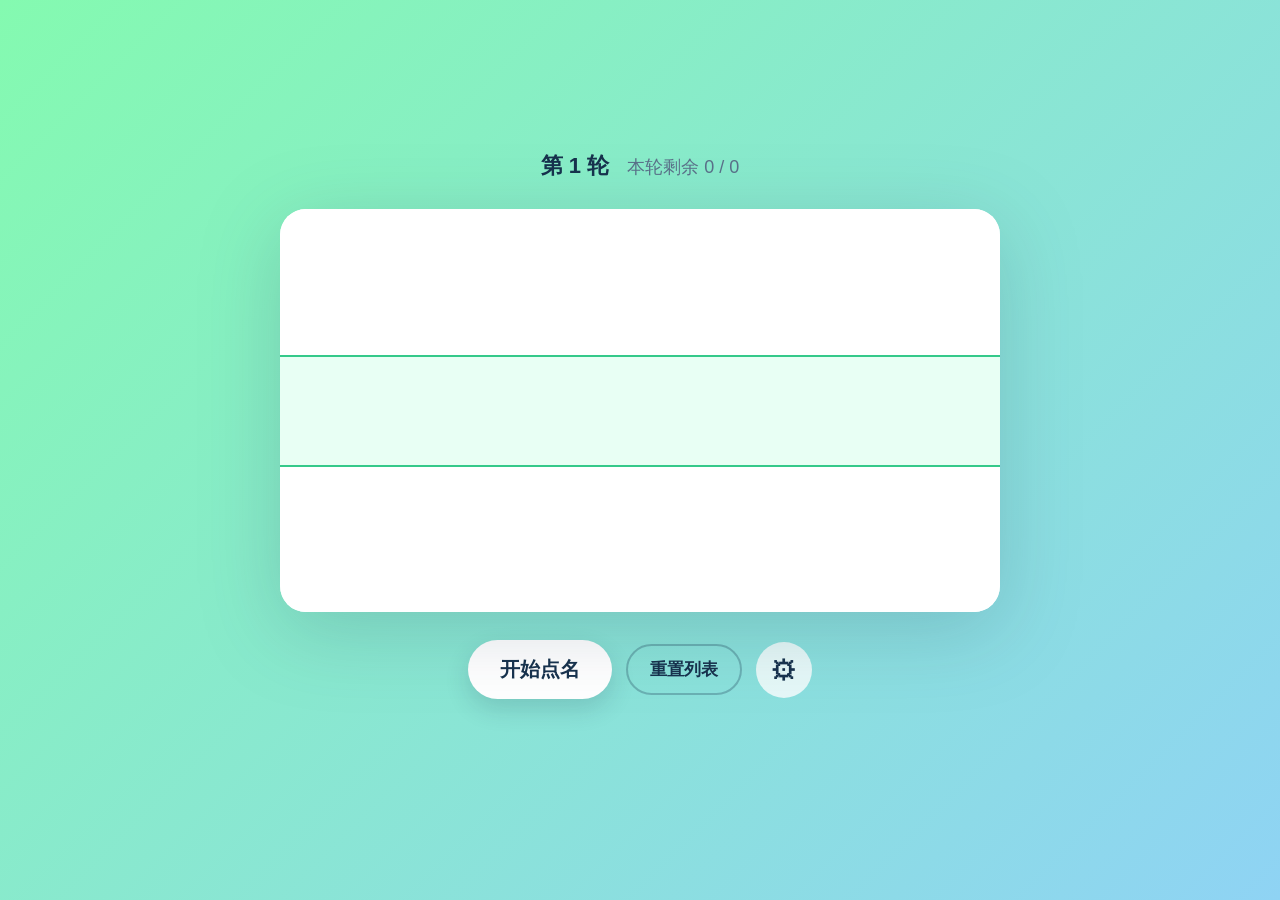
==== callname/web/index.html @ c1f261b0 "feat(ui): pywebview 外壳与自下而上的滚轮抽签界面 主窗口只负责抽签，逻辑全部经 js_api 桥调用，所以：  - API 方法一律普通 def：pywebview 在工作线程执行" ====
<!DOCTYPE html>
<html lang="zh-CN">
<head>
  <meta charset="utf-8" />
  <meta name="viewport" content="width=device-width, initial-scale=1" />
  <title>点名</title>
  <link rel="stylesheet" href="style.css" />
</head>
<body class="main-page">
  <div class="stage">
    <header class="hud">
      <span id="hud-cycle" class="hud-cycle">第 1 轮</span>
      <span id="hud-remaining" class="hud-remaining">本轮剩余 0 / 0</span>
    </header>

    <div class="reel">
      <div class="clip" id="clip">
        <div class="band"></div>
        <div class="strip" id="strip"></div>
        <div class="fade"></div>
      </div>
    </div>

    <footer class="controls">
      <button id="start" class="btn btn-primary" type="button">开始点名</button>
      <button id="reset" class="btn btn-ghost" type="button"
              title="重新开始一轮（不清空累计次数）">重置列表</button>
      <button id="manage" class="btn btn-icon" type="button" title="名单管理">⚙</button>
    </footer>

    <p id="toast" class="toast" role="status" aria-live="polite"></p>
  </div>

  <script type="module" src="main.js"></script>
</body>
</html>
---- callname/web/style.css ----
:root {
  --item: 112px;
  --reel-height: calc(var(--item) * 3.6);
  --green-0: #84fab0;
  --green-1: #8fd3f4;
  --ink: #17324d;
  --ink-soft: #5a7189;
  --band: #e8fff4;
  --band-line: #35c98a;
}

* { box-sizing: border-box; }

html, body {
  margin: 0;
  height: 100%;
  overflow: hidden;
  font-family: "Microsoft YaHei UI", "Noto Sans CJK SC", "PingFang SC", sans-serif;
  color: var(--ink);
  background: linear-gradient(135deg, var(--green-0), var(--green-1));
  user-select: none;
}

.stage {
  height: 100%;
  display: flex;
  flex-direction: column;
  align-items: center;
  justify-content: center;
  gap: 28px;
  padding: 28px;
}

/* ---------- HUD ---------- */
.hud {
  display: flex;
  align-items: baseline;
  gap: 18px;
  font-size: 18px;
  color: var(--ink-soft);
}
.hud-cycle {
  font-size: 22px;
  font-weight: 700;
  color: var(--ink);
}
.hud-remaining { font-variant-numeric: tabular-nums; }

/* ---------- 滚轮 ---------- */
.reel {
  width: min(720px, 92vw);
  filter: drop-shadow(0 18px 40px rgba(23, 50, 77, .18));
}

.clip {
  position: relative;
  height: var(--reel-height);
  overflow: hidden;
  border-radius: 26px;
  background: #fff;
}

/* 层级顺序不能换：band(0) -> strip(1) -> fade(3) */
.band {
  position: absolute;
  z-index: 0;
  left: 0;
  right: 0;
  top: 50%;
  height: var(--item);
  margin-top: calc(var(--item) / -2);
  background: var(--band);
  border-top: 2px solid var(--band-line);
  border-bottom: 2px solid var(--band-line);
}

.strip {
  position: absolute;
  z-index: 1;
  left: 0;
  right: 0;
  top: 0;
  will-change: transform;
}

.cell {
  height: var(--item);
  display: flex;
  align-items: center;
  justify-content: center;
  font-size: 62px;
  line-height: 1;
  font-weight: 700;
  letter-spacing: .04em;
  white-space: nowrap;
}

.cell.win {
  color: #0b7a4a;
  text-shadow: 0 0 18px rgba(53, 201, 138, .55);
}

.fade {
  position: absolute;
  z-index: 3;
  inset: 0;
  pointer-events: none;
  background: linear-gradient(
    to bottom,
    #fff 0%,
    rgba(255, 255, 255, 0) 22%,
    rgba(255, 255, 255, 0) 78%,
    #fff 100%
  );
}

/* 换内容时的“机器咬合”感 */
.clip.is-kicking { animation: kick 120ms ease-out; }
@keyframes kick {
  0% { transform: scale(1); }
  50% { transform: scale(.992); }
  100% { transform: scale(1); }
}

.cell.win.pop { animation: pop 420ms cubic-bezier(.2, 1.4, .4, 1); }
@keyframes pop {
  0% { transform: scale(1); }
  40% { transform: scale(1.14); }
  100% { transform: scale(1); }
}

/* ---------- 按钮 ---------- */
.controls {
  display: flex;
  align-items: center;
  gap: 14px;
}

.btn {
  font: inherit;
  font-size: 20px;
  font-weight: 700;
  border-radius: 999px;
  border: 2px solid transparent;
  padding: 14px 30px;
  cursor: pointer;
  transition: transform .12s ease, background-color .15s ease, opacity .15s ease;
}
.btn:active { transform: translateY(1px) scale(.985); }
.btn:disabled { opacity: .45; cursor: not-allowed; }

.btn-primary {
  background: #ffffff;
  color: var(--ink);
  border-color: rgba(255, 255, 255, .85);
  box-shadow: 0 10px 24px rgba(23, 50, 77, .16);
}
.btn-primary:hover:not(:disabled) { background: #f4fffa; }

.btn-ghost {
  background: transparent;
  color: var(--ink);
  border-color: rgba(23, 50, 77, .28);
  font-size: 17px;
  padding: 12px 22px;
}
.btn-ghost:hover:not(:disabled) { background: rgba(255, 255, 255, .34); }

.btn-icon {
  width: 56px;
  height: 56px;
  padding: 0;
  font-size: 26px;
  line-height: 1;
  background: rgba(255, 255, 255, .78);
  color: var(--ink);
}
.btn-icon:hover:not(:disabled) { background: #fff; }

/* ---------- Toast ---------- */
.toast {
  min-height: 22px;
  margin: 0;
  font-size: 15px;
  color: var(--ink-soft);
  opacity: 0;
  transition: opacity .2s ease;
}
.toast.show { opacity: 1; }

@media (prefers-reduced-motion: reduce) {
  .clip.is-kicking, .cell.win.pop { animation: none; }
}
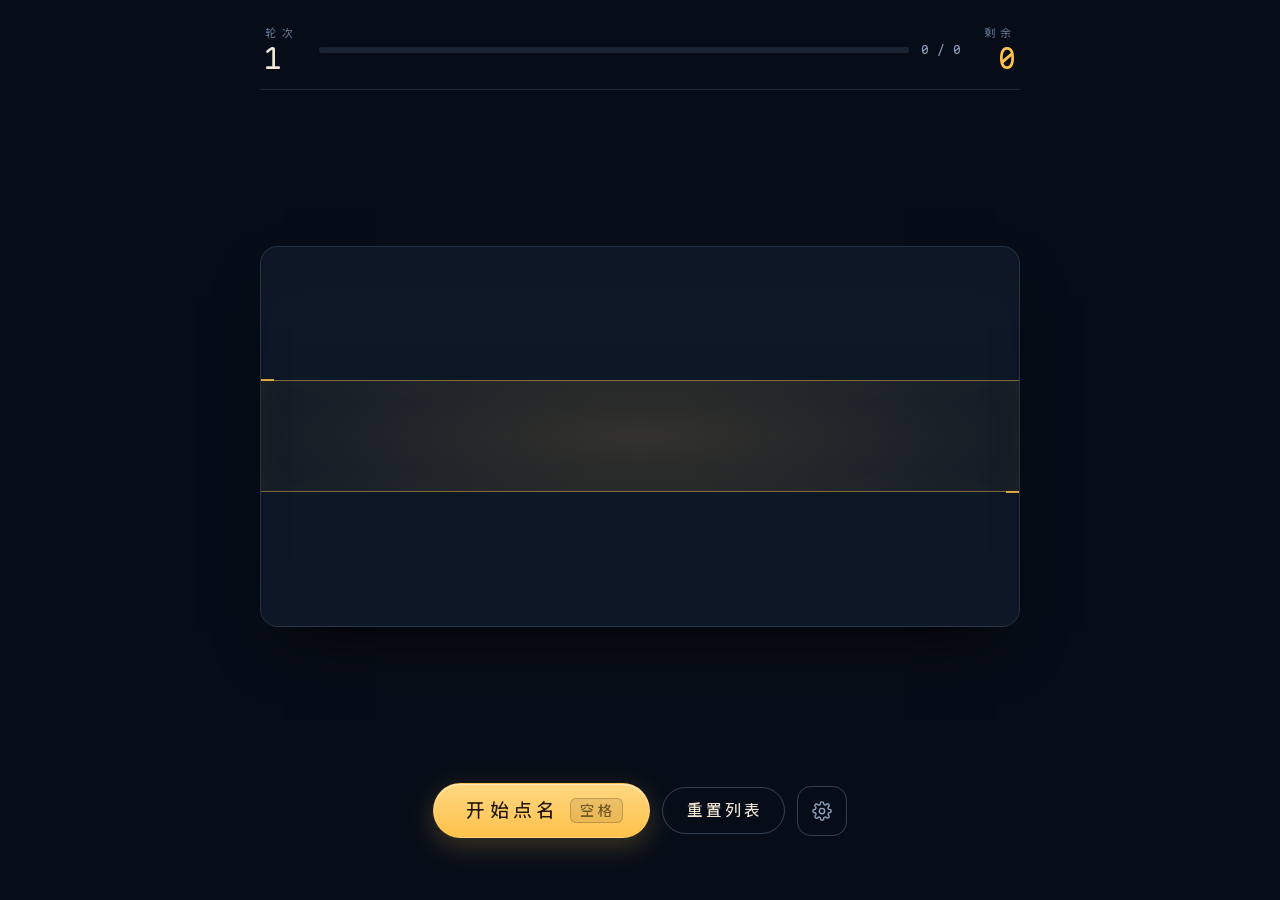
==== commit 68faa696: "feat(ui): 主窗口改为深色电子看板 原来的浅绿渐变配白滚轮在教室投影下对比不足，按钮层级也不清。 HUD 拆成轮次/进度条/剩余三段并直接用 StatusResult 的 drawn/acti" ====
--- a/callname/web/index.html
+++ b/callname/web/index.html
@@ -5,31 +5,60 @@
   <meta name="viewport" content="width=device-width, initial-scale=1" />
   <title>点名</title>
   <link rel="stylesheet" href="style.css" />
+  <link rel="stylesheet" href="main.css" />
 </head>
 <body class="main-page">
-  <div class="stage">
+  <div class="board-backdrop"></div>
+
+  <main class="stage">
     <header class="hud">
-      <span id="hud-cycle" class="hud-cycle">第 1 轮</span>
-      <span id="hud-remaining" class="hud-remaining">本轮剩余 0 / 0</span>
+      <div class="hud-cycle">
+        <span class="hud-label">轮次</span>
+        <span id="hud-cycle" class="hud-value">1</span>
+      </div>
+
+      <div class="hud-progress">
+        <div class="hud-track" role="progressbar" aria-label="本轮进度"
+             aria-valuemin="0" aria-valuenow="0" id="hud-track">
+          <div id="hud-fill" class="hud-fill"></div>
+        </div>
+        <span id="hud-drawn" class="hud-sub">0 / 0</span>
+      </div>
+
+      <div class="hud-remaining">
+        <span class="hud-label">剩余</span>
+        <span id="hud-remaining" class="hud-value">0</span>
+      </div>
     </header>
 
-    <div class="reel">
+    <section class="reel" aria-label="抽签滚轮">
       <div class="clip" id="clip">
         <div class="band"></div>
         <div class="strip" id="strip"></div>
         <div class="fade"></div>
+        <span class="reel-notch reel-notch-top" aria-hidden="true"></span>
+        <span class="reel-notch reel-notch-bottom" aria-hidden="true"></span>
       </div>
-    </div>
+    </section>
 
     <footer class="controls">
-      <button id="start" class="btn btn-primary" type="button">开始点名</button>
+      <button id="start" class="btn btn-primary" type="button">
+        <span>开始点名</span>
+        <kbd>空格</kbd>
+      </button>
       <button id="reset" class="btn btn-ghost" type="button"
               title="重新开始一轮（不清空累计次数）">重置列表</button>
-      <button id="manage" class="btn btn-icon" type="button" title="名单管理">⚙</button>
+      <button id="manage" class="btn btn-icon" type="button" title="名单管理" aria-label="名单管理">
+        <svg viewBox="0 0 24 24" width="20" height="20" fill="none" stroke="currentColor"
+             stroke-width="1.7" stroke-linecap="round" stroke-linejoin="round" aria-hidden="true">
+          <circle cx="12" cy="12" r="3.2" />
+          <path d="M19.4 15a1.6 1.6 0 0 0 .3 1.8l.1.1a2 2 0 1 1-2.8 2.8l-.1-.1a1.6 1.6 0 0 0-1.8-.3 1.6 1.6 0 0 0-1 1.5V21a2 2 0 1 1-4 0v-.1a1.6 1.6 0 0 0-1-1.5 1.6 1.6 0 0 0-1.8.3l-.1.1a2 2 0 1 1-2.8-2.8l.1-.1a1.6 1.6 0 0 0 .3-1.8 1.6 1.6 0 0 0-1.5-1H3a2 2 0 1 1 0-4h.1a1.6 1.6 0 0 0 1.5-1 1.6 1.6 0 0 0-.3-1.8l-.1-.1a2 2 0 1 1 2.8-2.8l.1.1a1.6 1.6 0 0 0 1.8.3H9a1.6 1.6 0 0 0 1-1.5V3a2 2 0 1 1 4 0v.1a1.6 1.6 0 0 0 1 1.5 1.6 1.6 0 0 0 1.8-.3l.1-.1a2 2 0 1 1 2.8 2.8l-.1.1a1.6 1.6 0 0 0-.3 1.8V9a1.6 1.6 0 0 0 1.5 1H21a2 2 0 1 1 0 4h-.1a1.6 1.6 0 0 0-1.5 1z" />
+        </svg>
+      </button>
     </footer>
 
     <p id="toast" class="toast" role="status" aria-live="polite"></p>
-  </div>
+  </main>
 
   <script type="module" src="main.js"></script>
 </body>
--- a/callname/web/style.css
+++ b/callname/web/style.css
@@ -1,12 +1,45 @@
+/**
+ * 全局设计令牌与共用组件。
+ *
+ * 两个窗口（抽签 / 名单管理）共用这套令牌；页面专属样式放在各自的 css 里。
+ * 字体随包分发，许可证见同目录 OFL.txt（SIL Open Font License 1.1）。
+ */
+
+@font-face {
+  font-family: "MapleMono NF CN";
+  src: url("MapleMono-NF-CN-Regular.ttf") format("truetype");
+  font-weight: 100 900;
+  font-style: normal;
+  font-display: block;
+}
+
 :root {
-  --item: 112px;
-  --reel-height: calc(var(--item) * 3.6);
-  --green-0: #84fab0;
-  --green-1: #8fd3f4;
-  --ink: #17324d;
-  --ink-soft: #5a7189;
-  --band: #e8fff4;
-  --band-line: #35c98a;
+  /* 底色 */
+  --bg: #070d18;
+  --bg-deep: #04080f;
+  --panel: #0d1726;
+  --panel-raise: #131f31;
+  --line: rgba(150, 183, 222, .16);
+  --line-strong: rgba(150, 183, 222, .3);
+
+  /* 字色 */
+  --ink: #f2e7d5;
+  --ink-soft: #8ea1ba;
+  --ink-dim: #5d7089;
+
+  /* 强调 */
+  --gold: #ffc24b;
+  --gold-bright: #ffd782;
+  --gold-soft: rgba(255, 194, 75, .14);
+  --gold-line: rgba(255, 194, 75, .45);
+  --danger: #ff7a6b;
+
+  /* 形状 */
+  --radius: 18px;
+  --radius-sm: 10px;
+  --pill: 999px;
+
+  --font-mono: "MapleMono NF CN", "Noto Sans Mono CJK SC", "Microsoft YaHei UI", monospace;
 }
 
 * { box-sizing: border-box; }
@@ -15,179 +48,136 @@
   margin: 0;
   height: 100%;
   overflow: hidden;
-  font-family: "Microsoft YaHei UI", "Noto Sans CJK SC", "PingFang SC", sans-serif;
+  font-family: var(--font-mono);
   color: var(--ink);
-  background: linear-gradient(135deg, var(--green-0), var(--green-1));
+  background: var(--bg);
   user-select: none;
+  -webkit-font-smoothing: antialiased;
 }
 
-.stage {
-  height: 100%;
-  display: flex;
-  flex-direction: column;
-  align-items: center;
-  justify-content: center;
-  gap: 28px;
-  padding: 28px;
-}
-
-/* ---------- HUD ---------- */
-.hud {
-  display: flex;
-  align-items: baseline;
-  gap: 18px;
-  font-size: 18px;
-  color: var(--ink-soft);
-}
-.hud-cycle {
-  font-size: 22px;
-  font-weight: 700;
-  color: var(--ink);
-}
-.hud-remaining { font-variant-numeric: tabular-nums; }
-
-/* ---------- 滚轮 ---------- */
-.reel {
-  width: min(720px, 92vw);
-  filter: drop-shadow(0 18px 40px rgba(23, 50, 77, .18));
-}
-
-.clip {
-  position: relative;
-  height: var(--reel-height);
-  overflow: hidden;
-  border-radius: 26px;
-  background: #fff;
-}
-
-/* 层级顺序不能换：band(0) -> strip(1) -> fade(3) */
-.band {
-  position: absolute;
-  z-index: 0;
-  left: 0;
-  right: 0;
-  top: 50%;
-  height: var(--item);
-  margin-top: calc(var(--item) / -2);
-  background: var(--band);
-  border-top: 2px solid var(--band-line);
-  border-bottom: 2px solid var(--band-line);
-}
-
-.strip {
-  position: absolute;
-  z-index: 1;
-  left: 0;
-  right: 0;
-  top: 0;
-  will-change: transform;
-}
-
-.cell {
-  height: var(--item);
-  display: flex;
-  align-items: center;
-  justify-content: center;
-  font-size: 62px;
-  line-height: 1;
-  font-weight: 700;
-  letter-spacing: .04em;
-  white-space: nowrap;
-}
-
-.cell.win {
-  color: #0b7a4a;
-  text-shadow: 0 0 18px rgba(53, 201, 138, .55);
-}
-
-.fade {
-  position: absolute;
-  z-index: 3;
+/* 看板背板：细网格 + 中心暖光 + 四周暗角 */
+.board-backdrop {
+  position: fixed;
   inset: 0;
-  pointer-events: none;
-  background: linear-gradient(
-    to bottom,
-    #fff 0%,
-    rgba(255, 255, 255, 0) 22%,
-    rgba(255, 255, 255, 0) 78%,
-    #fff 100%
-  );
-}
-
-/* 换内容时的“机器咬合”感 */
-.clip.is-kicking { animation: kick 120ms ease-out; }
-@keyframes kick {
-  0% { transform: scale(1); }
-  50% { transform: scale(.992); }
-  100% { transform: scale(1); }
-}
-
-.cell.win.pop { animation: pop 420ms cubic-bezier(.2, 1.4, .4, 1); }
-@keyframes pop {
-  0% { transform: scale(1); }
-  40% { transform: scale(1.14); }
-  100% { transform: scale(1); }
+  z-index: -1;
+  background:
+    radial-gradient(120% 80% at 50% 38%, rgba(255, 194, 75, .07), transparent 62%),
+    repeating-linear-gradient(0deg, transparent 0 47px, rgba(150, 183, 222, .045) 47px 48px),
+    repeating-linear-gradient(90deg, transparent 0 47px, rgba(150, 183, 222, .045) 47px 48px),
+    radial-gradient(140% 110% at 50% 0%, #0c1524 0%, var(--bg) 46%, var(--bg-deep) 100%);
 }
 
 /* ---------- 按钮 ---------- */
-.controls {
+.btn {
+  font: inherit;
+  font-size: 18px;
+  letter-spacing: .02em;
+  border-radius: var(--pill);
+  border: 1px solid transparent;
+  padding: 13px 28px;
+  cursor: pointer;
+  color: var(--ink);
+  background: transparent;
+  transition: transform .12s ease, background-color .16s ease,
+              border-color .16s ease, box-shadow .16s ease, opacity .16s ease;
+}
+.btn:active:not(:disabled) { transform: translateY(1px) scale(.99); }
+.btn:disabled { opacity: .4; cursor: not-allowed; }
+.btn:focus-visible { outline: 2px solid var(--gold-line); outline-offset: 3px; }
+
+.btn-primary {
+  background: linear-gradient(180deg, var(--gold-bright), var(--gold));
+  color: #23180a;
+  box-shadow: 0 8px 26px rgba(255, 194, 75, .22), inset 0 1px 0 rgba(255, 255, 255, .5);
+}
+.btn-primary:hover:not(:disabled) {
+  box-shadow: 0 10px 32px rgba(255, 194, 75, .34), inset 0 1px 0 rgba(255, 255, 255, .6);
+}
+
+.btn-ghost {
+  border-color: var(--line-strong);
+  color: var(--ink);
+  font-size: 16px;
+  padding: 12px 22px;
+}
+.btn-ghost:hover:not(:disabled) {
+  border-color: var(--gold-line);
+  background: var(--gold-soft);
+}
+
+.btn-icon {
+  width: 50px;
+  height: 50px;
+  padding: 0;
+  font-size: 20px;
+  line-height: 1;
+  border-color: var(--line-strong);
+  border-radius: 14px;
+  color: var(--ink-soft);
+  display: inline-flex;
+  align-items: center;
+  justify-content: center;
+}
+.btn-icon:hover:not(:disabled) {
+  color: var(--gold);
+  border-color: var(--gold-line);
+  background: var(--gold-soft);
+}
+
+.btn-danger {
+  border-color: rgba(255, 122, 107, .38);
+  color: var(--danger);
+}
+.btn-danger:hover:not(:disabled) {
+  background: rgba(255, 122, 107, .12);
+  border-color: rgba(255, 122, 107, .6);
+}
+
+/* ---------- 键盘提示 ---------- */
+kbd {
+  font: inherit;
+  font-size: .78em;
+  padding: 2px 7px;
+  border-radius: 6px;
+  border: 1px solid var(--line-strong);
+  background: rgba(255, 255, 255, .04);
+  color: var(--ink-soft);
+}
+
+/* ---------- 状态条（Toast） ---------- */
+.toast {
   display: flex;
   align-items: center;
-  gap: 14px;
-}
-
-.btn {
-  font: inherit;
-  font-size: 20px;
-  font-weight: 700;
-  border-radius: 999px;
-  border: 2px solid transparent;
-  padding: 14px 30px;
-  cursor: pointer;
-  transition: transform .12s ease, background-color .15s ease, opacity .15s ease;
-}
-.btn:active { transform: translateY(1px) scale(.985); }
-.btn:disabled { opacity: .45; cursor: not-allowed; }
-
-.btn-primary {
-  background: #ffffff;
-  color: var(--ink);
-  border-color: rgba(255, 255, 255, .85);
-  box-shadow: 0 10px 24px rgba(23, 50, 77, .16);
-}
-.btn-primary:hover:not(:disabled) { background: #f4fffa; }
-
-.btn-ghost {
-  background: transparent;
-  color: var(--ink);
-  border-color: rgba(23, 50, 77, .28);
-  font-size: 17px;
-  padding: 12px 22px;
-}
-.btn-ghost:hover:not(:disabled) { background: rgba(255, 255, 255, .34); }
-
-.btn-icon {
-  width: 56px;
-  height: 56px;
-  padding: 0;
-  font-size: 26px;
-  line-height: 1;
-  background: rgba(255, 255, 255, .78);
-  color: var(--ink);
-}
-.btn-icon:hover:not(:disabled) { background: #fff; }
-
-/* ---------- Toast ---------- */
-.toast {
-  min-height: 22px;
+  gap: 9px;
+  min-height: 24px;
   margin: 0;
-  font-size: 15px;
+  font-size: 14px;
   color: var(--ink-soft);
   opacity: 0;
-  transition: opacity .2s ease;
+  transform: translateY(4px);
+  transition: opacity .2s ease, transform .2s ease;
 }
-.toast.show { opacity: 1; }
+.toast::before {
+  content: "";
+  width: 7px;
+  height: 7px;
+  flex: none;
+  border-radius: 50%;
+  background: var(--ink-dim);
+  transition: background-color .2s ease, box-shadow .2s ease;
+}
+.toast.show { opacity: 1; transform: translateY(0); }
+.toast.show::before {
+  background: var(--gold);
+  box-shadow: 0 0 10px rgba(255, 194, 75, .7);
+}
+.toast.is-error { color: #ffb4aa; }
+.toast.is-error.show::before {
+  background: var(--danger);
+  box-shadow: 0 0 10px rgba(255, 122, 107, .7);
+}
+.toast:empty { visibility: hidden; }
 
 @media (prefers-reduced-motion: reduce) {
-  .clip.is-kicking, .cell.win.pop { animation: none; }
+  .btn, .toast { transition: none; }
 }
--- a/callname/web/main.css
+++ b/callname/web/main.css
@@ -0,0 +1,229 @@
+/* 主窗口：电子看板。共用令牌与按钮在 style.css，这里只放抽签页布局与滚轮。 */
+
+:root {
+  --item: 112px;
+  --reel-height: calc(var(--item) * 3.4);
+}
+
+.main-page {
+  height: 100%;
+}
+
+.stage {
+  height: 100%;
+  display: grid;
+  grid-template-rows: auto 1fr auto auto;
+  align-items: center;
+  justify-items: center;
+  gap: 18px;
+  padding: 26px 34px 20px;
+}
+
+/* ---------- HUD ---------- */
+.hud {
+  width: min(760px, 92vw);
+  display: grid;
+  grid-template-columns: auto 1fr auto;
+  align-items: center;
+  gap: 22px;
+  padding: 0 4px 16px;
+  border-bottom: 1px solid var(--line);
+}
+
+.hud-cycle,
+.hud-remaining {
+  display: flex;
+  flex-direction: column;
+  gap: 3px;
+}
+.hud-remaining { align-items: flex-end; }
+
+.hud-label {
+  font-size: 11px;
+  letter-spacing: .34em;
+  text-transform: uppercase;
+  color: var(--ink-dim);
+}
+
+.hud-value {
+  font-size: 30px;
+  line-height: 1;
+  color: var(--ink);
+  font-variant-numeric: tabular-nums;
+}
+.hud-remaining .hud-value { color: var(--gold); }
+
+.hud-progress {
+  display: flex;
+  align-items: center;
+  gap: 12px;
+  min-width: 0;
+}
+
+.hud-track {
+  flex: 1;
+  height: 6px;
+  border-radius: var(--pill);
+  background: rgba(150, 183, 222, .13);
+  overflow: hidden;
+}
+
+.hud-fill {
+  height: 100%;
+  width: 0;
+  border-radius: var(--pill);
+  background: linear-gradient(90deg, rgba(255, 194, 75, .55), var(--gold));
+  box-shadow: 0 0 14px rgba(255, 194, 75, .45);
+  transition: width .45s cubic-bezier(.2, .8, .2, 1);
+}
+
+.hud-sub {
+  font-size: 13px;
+  color: var(--ink-soft);
+  font-variant-numeric: tabular-nums;
+  white-space: nowrap;
+}
+
+/* ---------- 滚轮 ---------- */
+.reel {
+  width: min(760px, 92vw);
+  align-self: center;
+}
+
+.clip {
+  position: relative;
+  height: var(--reel-height);
+  overflow: hidden;
+  border-radius: var(--radius);
+  background:
+    linear-gradient(180deg, rgba(255, 255, 255, .025), transparent 30%),
+    var(--panel);
+  border: 1px solid var(--line);
+  box-shadow:
+    inset 0 1px 0 rgba(255, 255, 255, .04),
+    inset 0 40px 60px -40px rgba(0, 0, 0, .8),
+    0 28px 60px -24px rgba(0, 0, 0, .85);
+}
+
+/* 高亮带：金色上下双线 + 中心暖光。
+   层级顺序不能换：band(0) -> strip(1) -> fade(3)。 */
+.band {
+  position: absolute;
+  z-index: 0;
+  left: 0;
+  right: 0;
+  top: 50%;
+  height: var(--item);
+  margin-top: calc(var(--item) / -2);
+  background:
+    radial-gradient(70% 130% at 50% 50%, rgba(255, 194, 75, .16), rgba(255, 194, 75, .03) 70%, transparent);
+  border-top: 1px solid var(--gold-line);
+  border-bottom: 1px solid var(--gold-line);
+  box-shadow: inset 0 0 30px rgba(255, 194, 75, .06);
+}
+
+.strip {
+  position: absolute;
+  z-index: 1;
+  left: 0;
+  right: 0;
+  top: 0;
+  will-change: transform;
+}
+
+.cell {
+  height: var(--item);
+  display: flex;
+  align-items: center;
+  justify-content: center;
+  font-size: 66px;
+  line-height: 1;
+  letter-spacing: .02em;
+  white-space: nowrap;
+  color: rgba(242, 231, 213, .34);
+}
+
+.cell.win {
+  color: var(--gold-bright);
+  -webkit-text-stroke: .8px rgba(255, 215, 130, .9);
+  text-shadow: 0 0 26px rgba(255, 194, 75, .55), 0 0 60px rgba(255, 194, 75, .25);
+}
+
+.fade {
+  position: absolute;
+  z-index: 3;
+  inset: 0;
+  pointer-events: none;
+  background: linear-gradient(
+    to bottom,
+    var(--panel) 0%,
+    rgba(13, 23, 38, 0) 20%,
+    rgba(13, 23, 38, 0) 80%,
+    var(--panel) 100%
+  );
+}
+
+/* 高亮带两端的刻度，强化「选中」的机械感 */
+.reel-notch {
+  position: absolute;
+  z-index: 4;
+  top: 50%;
+  width: 14px;
+  height: 2px;
+  background: var(--gold);
+  opacity: .8;
+  pointer-events: none;
+}
+.reel-notch-top { left: -1px; margin-top: calc(var(--item) / -2 - 1px); }
+.reel-notch-bottom { right: -1px; margin-top: calc(var(--item) / 2 - 1px); }
+
+/* 换内容时的“机器咬合”感 */
+.clip.is-kicking { animation: kick 120ms ease-out; }
+@keyframes kick {
+  0% { transform: scale(1); }
+  50% { transform: scale(.994); }
+  100% { transform: scale(1); }
+}
+
+.cell.win.pop { animation: pop 420ms cubic-bezier(.2, 1.4, .4, 1); }
+@keyframes pop {
+  0% { transform: scale(1); }
+  40% { transform: scale(1.1); }
+  100% { transform: scale(1); }
+}
+
+/* ---------- 控制区 ---------- */
+.controls {
+  display: flex;
+  align-items: center;
+  gap: 12px;
+}
+
+.btn-primary {
+  display: inline-flex;
+  align-items: center;
+  gap: 12px;
+  font-size: 19px;
+  padding: 14px 26px 14px 30px;
+}
+.btn-primary kbd {
+  border-color: rgba(35, 24, 10, .22);
+  background: rgba(35, 24, 10, .09);
+  color: rgba(35, 24, 10, .62);
+}
+
+.toast {
+  justify-content: center;
+  min-height: 24px;
+}
+
+@media (max-height: 680px) {
+  :root { --item: 92px; }
+  .cell { font-size: 54px; }
+  .stage { gap: 12px; padding: 16px 24px 12px; }
+}
+
+@media (prefers-reduced-motion: reduce) {
+  .clip.is-kicking, .cell.win.pop { animation: none; }
+  .hud-fill { transition: none; }
+}
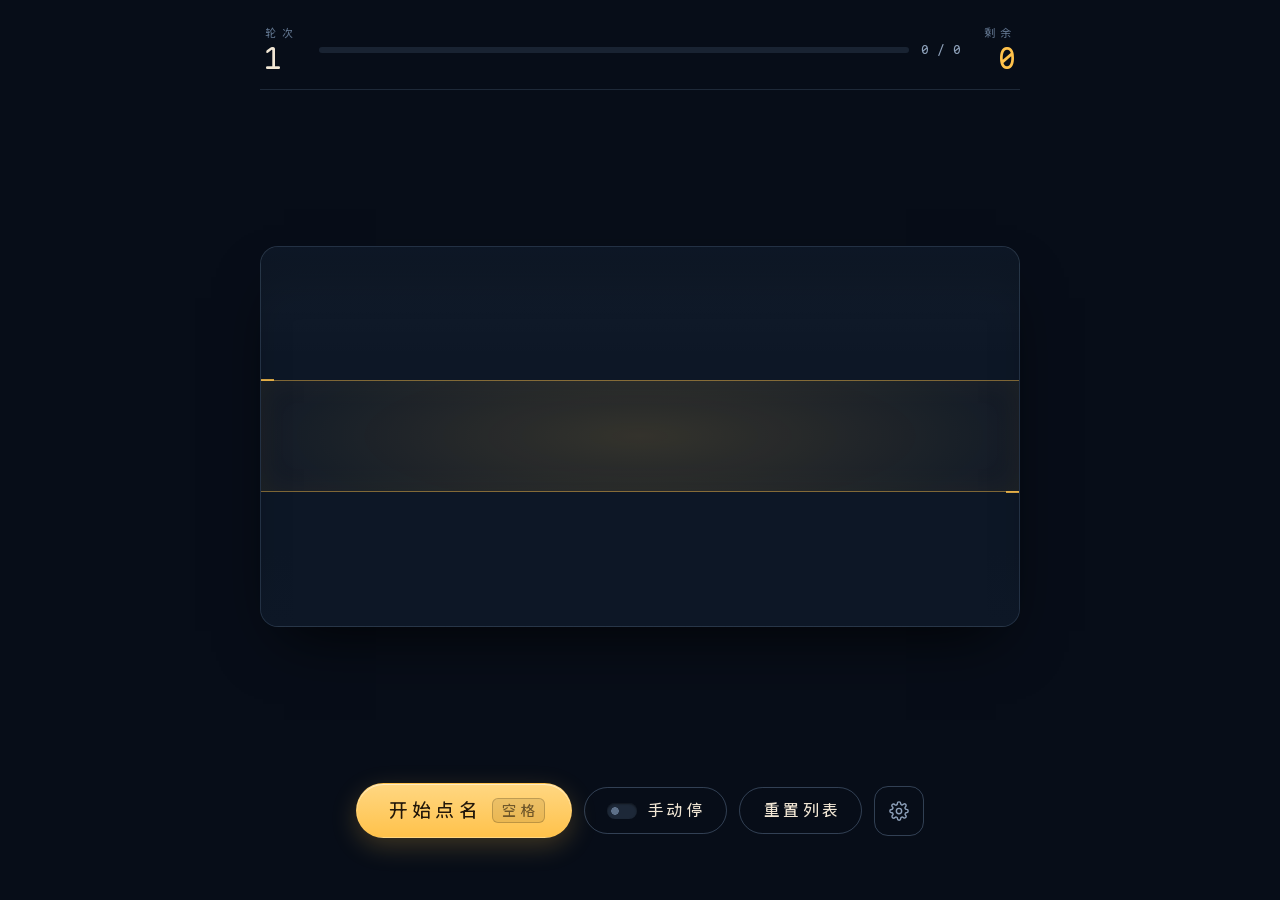
==== commit f2ed058e: "web/reel: 手动停模式改为「立刻刹住并滑到下一格」 持续旋转用 rAF + 周期重复条带实现；点「停」时不再做 1-2 秒减速，而是 立即停掉匀速循环，只用 170ms 滑到当前偏移之后的最近" ====
--- a/callname/web/index.html
+++ b/callname/web/index.html
@@ -43,9 +43,11 @@
 
     <footer class="controls">
       <button id="start" class="btn btn-primary" type="button">
-        <span>开始点名</span>
+        <span id="start-label">开始点名</span>
         <kbd>空格</kbd>
       </button>
+      <button id="mode" class="btn btn-ghost mode-switch" type="button" aria-pressed="false"
+              title="手动停：点「开始」持续旋转，再点「停」才停">手动停</button>
       <button id="reset" class="btn btn-ghost" type="button"
               title="重新开始一轮（不清空累计次数）">重置列表</button>
       <button id="manage" class="btn btn-icon" type="button" title="名单管理" aria-label="名单管理">
--- a/callname/web/style.css
+++ b/callname/web/style.css
@@ -40,6 +40,9 @@
   --pill: 999px;
 
   --font-mono: "MapleMono NF CN", "Noto Sans Mono CJK SC", "Microsoft YaHei UI", monospace;
+
+  /* 让原生表单控件（复选框、数字框、滚动条）跟随深色主题 */
+  color-scheme: dark;
 }
 
 * { box-sizing: border-box; }
--- a/callname/web/main.css
+++ b/callname/web/main.css
@@ -12,7 +12,7 @@
 .stage {
   height: 100%;
   display: grid;
-  grid-template-rows: auto 1fr auto auto;
+  grid-template-rows: auto minmax(0, 1fr) auto auto;
   align-items: center;
   justify-items: center;
   gap: 18px;
@@ -141,12 +141,15 @@
   letter-spacing: .02em;
   white-space: nowrap;
   color: rgba(242, 231, 213, .34);
+  /* 停稳后点亮时金色缓慢渗入，而不是硬切 */
+  transition: color .5s ease, text-shadow .5s ease;
 }
 
 .cell.win {
   color: var(--gold-bright);
   -webkit-text-stroke: .8px rgba(255, 215, 130, .9);
   text-shadow: 0 0 26px rgba(255, 194, 75, .55), 0 0 60px rgba(255, 194, 75, .25);
+  transition: color 1.1s ease, text-shadow 1.1s ease;
 }
 
 .fade {
@@ -185,7 +188,7 @@
   100% { transform: scale(1); }
 }
 
-.cell.win.pop { animation: pop 420ms cubic-bezier(.2, 1.4, .4, 1); }
+.cell.win.pop { animation: pop 700ms cubic-bezier(.2, 1.4, .4, 1); }
 @keyframes pop {
   0% { transform: scale(1); }
   40% { transform: scale(1.1); }
@@ -203,6 +206,8 @@
   display: inline-flex;
   align-items: center;
   gap: 12px;
+  justify-content: center;   /* 开始点名 / 开始 / 停 切换时文字居中 */
+  min-width: 186px;
   font-size: 19px;
   padding: 14px 26px 14px 30px;
 }
@@ -211,19 +216,71 @@
   background: rgba(35, 24, 10, .09);
   color: rgba(35, 24, 10, .62);
 }
+/* 手动停模式下「停」用危险色，和「开始」的金色一眼分开 */
+.btn-primary.is-stop {
+  background: linear-gradient(180deg, #ff9a8d, var(--danger));
+  box-shadow: 0 8px 26px rgba(255, 122, 107, .24), inset 0 1px 0 rgba(255, 255, 255, .42);
+}
+.btn-primary.is-stop:hover:not(:disabled) {
+  box-shadow: 0 10px 32px rgba(255, 122, 107, .36), inset 0 1px 0 rgba(255, 255, 255, .5);
+}
+
+/* 模式开关：沿用名单管理窗口 .toggle 的视觉语言（轨道 + 滑点），
+   但那是为表格行调的小尺寸，不能直接搬过来，所以这里单独定义。 */
+.mode-switch {
+  display: inline-flex;
+  align-items: center;
+  gap: 9px;
+  white-space: nowrap;
+}
+.mode-switch::before {
+  content: "";
+  width: 30px;
+  height: 16px;
+  flex: none;
+  border-radius: var(--pill);
+  background:
+    radial-gradient(circle at 8px 50%, var(--ink-dim) 3.6px, transparent 4px),
+    rgba(150, 183, 222, .16);
+  box-shadow: inset 0 1px 2px rgba(0, 0, 0, .5);
+  transition: background-color .18s ease;
+}
+.mode-switch[aria-pressed="true"] {
+  color: var(--gold);
+  border-color: var(--gold-line);
+  background: var(--gold-soft);
+}
+.mode-switch[aria-pressed="true"]::before {
+  background:
+    radial-gradient(circle at 22px 50%, #23180a 3.6px, transparent 4px),
+    linear-gradient(90deg, var(--gold), var(--gold-bright));
+  box-shadow: 0 0 10px rgba(255, 194, 75, .45), inset 0 1px 1px rgba(255, 255, 255, .5);
+}
 
 .toast {
   justify-content: center;
   min-height: 24px;
 }
 
+/* 窗口变矮时整体收缩，避免滚轮把底部提示挤出可视区 */
 @media (max-height: 680px) {
-  :root { --item: 92px; }
-  .cell { font-size: 54px; }
-  .stage { gap: 12px; padding: 16px 24px 12px; }
+  :root {
+    --item: 86px;
+    --reel-height: calc(var(--item) * 3);
+  }
+  .cell { font-size: 50px; }
+  .stage { gap: 10px; padding: 14px 22px 10px; }
+  .hud { padding-bottom: 10px; }
+  .hud-value { font-size: 24px; }
+  /* 只缩主/次按钮；.btn-icon 是定宽方块，不能套用这个 padding */
+  .btn-primary, .btn-ghost { font-size: 16px; padding: 10px 20px; }
+  .btn-primary { padding: 10px 20px 10px 24px; gap: 10px; }
+  .btn-icon { width: 44px; height: 44px; }
 }
 
 @media (prefers-reduced-motion: reduce) {
   .clip.is-kicking, .cell.win.pop { animation: none; }
+  .cell, .cell.win { transition: none; }
   .hud-fill { transition: none; }
-}
+  .mode-switch::before { transition: none; }
+}
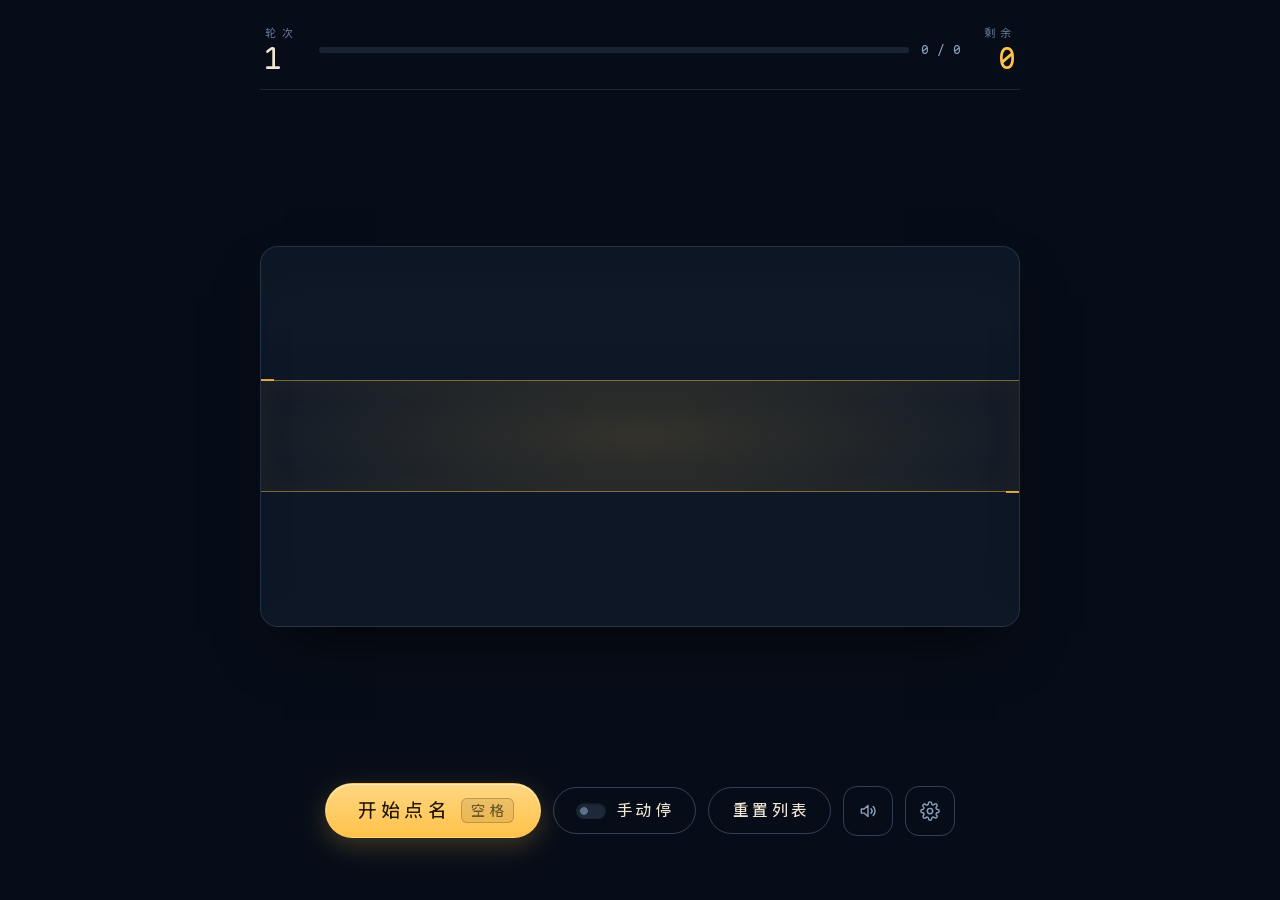
==== commit 92ed3645: "feat(draw): 转盘逐格 tick 与落格揭晓音 转盘此前全程无声，老师背对学生点击时没有「在转 / 停了」的听觉反馈。 新增 sfx.js（Web Audio，不用 HTMLAudioEle" ====
--- a/callname/web/index.html
+++ b/callname/web/index.html
@@ -50,6 +50,22 @@
               title="手动停：点「开始」持续旋转，再点「停」才停">手动停</button>
       <button id="reset" class="btn btn-ghost" type="button"
               title="重新开始一轮（不清空累计次数）">重置列表</button>
+      <button id="sound" class="btn btn-icon" type="button" aria-pressed="true"
+              title="音效：开（点击静音）" aria-label="音效">
+        <svg id="sound-on" viewBox="0 0 24 24" width="20" height="20" fill="none" stroke="currentColor"
+             stroke-width="1.7" stroke-linecap="round" stroke-linejoin="round" aria-hidden="true">
+          <path d="M4 9.5h3.2L12 5.4v13.2L7.2 14.5H4z" />
+          <path d="M15.6 9.2a4 4 0 0 1 0 5.6" />
+          <path d="M18.2 6.6a7.6 7.6 0 0 1 0 10.8" />
+        </svg>
+        <svg id="sound-off" viewBox="0 0 24 24" width="20" height="20" fill="none" stroke="currentColor"
+             stroke-width="1.7" stroke-linecap="round" stroke-linejoin="round" aria-hidden="true"
+             style="display: none">
+          <path d="M4 9.5h3.2L12 5.4v13.2L7.2 14.5H4z" />
+          <path d="M16 9.8l4.4 4.4" />
+          <path d="M20.4 9.8L16 14.2" />
+        </svg>
+      </button>
       <button id="manage" class="btn btn-icon" type="button" title="名单管理" aria-label="名单管理">
         <svg viewBox="0 0 24 24" width="20" height="20" fill="none" stroke="currentColor"
              stroke-width="1.7" stroke-linecap="round" stroke-linejoin="round" aria-hidden="true">
--- a/callname/web/style.css
+++ b/callname/web/style.css
@@ -126,6 +126,8 @@
   border-color: var(--gold-line);
   background: var(--gold-soft);
 }
+/* 扬声器关掉时压暗，与「手动停」的 aria-pressed 语汇一致 */
+.btn-icon.is-off { color: var(--ink-dim); }
 
 .btn-danger {
   border-color: rgba(255, 122, 107, .38);
